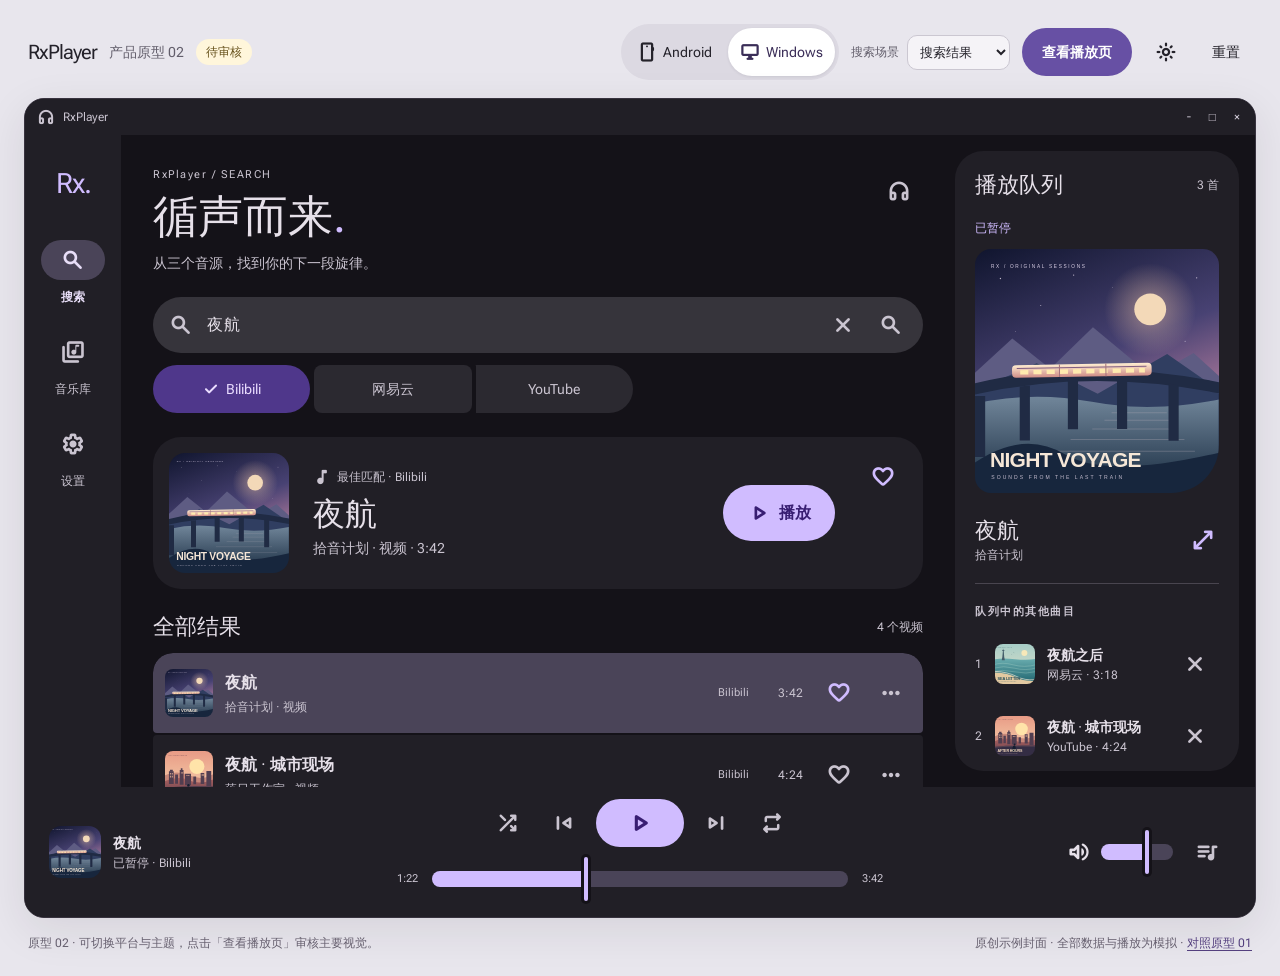
==== design/prototype-v2/index.html @ bbc7cbe9 "feat(design): 强化双端原型的表现力与播放体验 新增原型 02 与原创场景封面，调整搜索层级、播放页主操作、音乐库及设置分组，保留原型 01 对照。  完成浏览器交互、布局、焦点、颜色对比" ====
<!doctype html>
<html lang="zh-CN">
<head>
  <meta charset="UTF-8">
  <meta name="viewport" content="width=device-width,initial-scale=1">
  <meta name="color-scheme" content="light dark">
  <title>RxPlayer · 产品原型 02 · 待审核</title>
  <link rel="icon" href="data:,">
  <link rel="stylesheet" href="../prototype-v1/prototype.css">
  <link rel="stylesheet" href="expressive.css">
  <script defer src="prototype.js"></script>
</head>
<body>
  <header class="review-tools">
    <div class="review-title"><strong>RxPlayer</strong><span>产品原型 02</span><span class="review-badge">待审核</span></div>
    <div class="review-controls">
      <div class="device-picker" role="group" aria-label="预览平台">
        <button data-device-choice="android" aria-pressed="false"><span class="symbol" aria-hidden="true">smartphone</span>Android</button>
        <button data-device-choice="desktop" aria-pressed="true"><span class="symbol" aria-hidden="true">desktop_windows</span>Windows</button>
      </div>
      <label class="scene-picker">搜索场景<select id="scene-select"><option value="results">搜索结果</option><option value="idle">搜索起始页</option><option value="empty">没有结果</option><option value="error">网络错误</option><option value="expired">登录失效</option></select></label>
      <button id="review-player" class="review-button">查看播放页</button>
      <button id="review-theme" class="review-button" aria-label="切换深浅主题"><span class="symbol" aria-hidden="true">dark_mode</span></button>
      <button id="review-reset" class="review-button">重置</button>
    </div>
  </header>
  <main class="review-stage">
    <section id="product" class="product" data-device="desktop" data-theme="light" aria-label="RxPlayer 产品原型">
      <div class="window-chrome"><span class="symbol" aria-hidden="true">headphones</span><span>RxPlayer</span><span class="window-actions" aria-hidden="true">―　□　×</span></div>
      <div class="phone-status" aria-hidden="true"><span>9:41</span><span><i class="symbol">signal_cellular_alt</i><i class="symbol">wifi</i><i class="symbol">battery_full</i></span></div>
      <div class="workspace">
        <nav id="rail" class="rail" aria-label="主导航"></nav>
        <section id="main-pane" class="main-pane" aria-label="主内容"></section>
        <aside id="support-pane" class="support-pane" aria-label="播放队列"></aside>
      </div>
      <footer id="transport" class="transport" aria-label="播放控制"></footer>
      <nav id="bottom-nav" class="bottom-nav" aria-label="主导航"></nav>
      <div class="phone-gesture" aria-hidden="true"><span></span></div>
      <div id="overlay" class="overlay" hidden>
        <button class="scrim" data-action="close-overlay" aria-label="关闭弹层"></button>
        <section id="dialog" class="sheet" role="dialog" aria-modal="true" aria-labelledby="dialog-title"></section>
      </div>
      <div id="snackbar" class="snackbar" role="status" hidden></div>
    </section>
  </main>
  <footer class="review-caption"><span>原型 02 · 可切换平台与主题，点击「查看播放页」审核主要视觉。</span><span>原创示例封面 · 全部数据与播放为模拟 · <a href="../prototype-v1/">对照原型 01</a></span></footer>
</body>
</html>
---- design/prototype-v1/prototype.css ----
@font-face{font-family:RxRoboto;src:url(assets/roboto-flex.ttf) format('truetype');font-weight:400 700;font-display:swap}
@font-face{font-family:RxSymbols;src:url(assets/symbols.ttf) format('truetype');font-weight:400 600;font-display:block}
*{box-sizing:border-box}
[hidden]{display:none!important}
body{margin:0;background:#e9e8ed;color:#24222a;font:14px/1.5 RxRoboto,'Microsoft YaHei','PingFang SC',sans-serif}
button,input,select{font:inherit}button{cursor:pointer}button:disabled{cursor:default}button{color:inherit}
.symbol{font-family:RxSymbols;font-weight:400;font-style:normal;font-size:24px;line-height:1;letter-spacing:normal;text-transform:none;white-space:nowrap;word-wrap:normal;direction:ltr;font-feature-settings:'liga';font-variation-settings:'FILL' 0;-webkit-font-smoothing:antialiased;display:inline-flex;align-items:center;justify-content:center;flex-shrink:0}
.symbol.filled{font-variation-settings:'FILL' 1}
.review-tools{max-width:1480px;margin:0 auto;padding:24px 28px 18px;display:flex;align-items:center;justify-content:space-between;gap:20px;flex-wrap:wrap}
.review-title{display:flex;align-items:center;gap:12px;color:#625e6b}.review-title strong{color:#24222a;font-size:20px;font-weight:700;letter-spacing:-.5px}.review-badge{font-size:12px;padding:4px 10px;background:#fff6db;color:#65501a;border-radius:999px}
.review-controls{display:flex;align-items:center;gap:12px;flex-wrap:wrap}.device-picker{display:flex;background:#dcd9e2;border-radius:99px;padding:4px;gap:4px}.device-picker button,.review-button{border:0;background:transparent;border-radius:99px;min-height:40px;padding:8px 12px;display:flex;align-items:center;gap:6px}.device-picker button[aria-pressed=true]{background:#fff;color:#3a2d57;box-shadow:0 1px 3px #25202f16}.review-controls .symbol{font-size:20px}.review-button:hover{background:#dcd9e2}.scene-picker{display:flex;gap:8px;align-items:center;font-size:12px;color:#625e6b}.scene-picker select{padding:8px;background:#f5f3f7;border:1px solid #cbc7d1;border-radius:10px;color:#24222a;font-size:13px}
.review-stage{padding:0 24px;max-width:1480px;margin:0 auto;display:flex;justify-content:center}.review-caption{max-width:1480px;margin:0 auto;padding:16px 28px 24px;display:flex;justify-content:space-between;gap:12px;flex-wrap:wrap;font-size:12px;color:#686271}
.product{--primary:#6750a4;--on-primary:#fff;--primary-container:#eaddff;--on-primary-container:#21005d;--secondary-container:#e8def8;--on-secondary-container:#1d192b;--surface:#fef7ff;--surface-low:#f7f2fa;--surface-container:#f3edf7;--surface-high:#ece6f0;--surface-highest:#e6e0e9;--on-surface:#1d1b20;--on-surface-variant:#49454f;--outline:#79747e;--outline-variant:#cac4d0;--error:#b3261e;--on-error:#fff;--fast-spatial:350ms cubic-bezier(.42,1.67,.21,.90);--default-spatial:500ms cubic-bezier(.38,1.21,.22,1);--effects:200ms cubic-bezier(.34,.8,.34,1);color-scheme:light;position:relative;isolation:isolate;overflow:hidden;background:var(--surface);color:var(--on-surface);width:100%;height:780px;display:flex;flex-direction:column;border:1px solid #cbc7d1;border-radius:16px;box-shadow:0 12px 44px #26212e18}
.product[data-theme=dark]{--primary:#d0bcff;--on-primary:#381e72;--primary-container:#4f378b;--on-primary-container:#eaddff;--secondary-container:#4a4458;--on-secondary-container:#e8def8;--surface:#141218;--surface-low:#1d1b20;--surface-container:#211f26;--surface-high:#2b2930;--surface-highest:#36343b;--on-surface:#e6e0e9;--on-surface-variant:#cac4d0;--outline:#938f99;--outline-variant:#49454f;--error:#f2b8b5;--on-error:#601410;color-scheme:dark}
.product button{border:0;background:none}.product button:focus-visible,.product input:focus-visible,.product select:focus-visible{outline:3px solid var(--primary);outline-offset:3px}.product input{color:var(--on-surface)}
.window-chrome{height:36px;padding:0 12px;display:flex;align-items:center;gap:8px;background:var(--surface-container);font-size:12px;color:var(--on-surface-variant);flex-shrink:0}.window-chrome>.symbol{font-size:18px}.window-actions{margin-left:auto;letter-spacing:3px}.phone-status,.phone-gesture{display:none}
.workspace{display:flex;flex:1;min-height:0}.rail{width:96px;flex-shrink:0;background:var(--surface-container);display:flex;flex-direction:column;align-items:center;padding:24px 8px;gap:12px}.brand{font-weight:700;font-size:24px;letter-spacing:-1px;color:var(--primary);padding:0 0 24px}.nav-button{min-height:72px;display:flex;flex-direction:column;align-items:center;justify-content:center;gap:4px;font-size:12px;font-weight:500;border-radius:20px;width:100%;color:var(--on-surface-variant)}.nav-indicator{width:64px;height:32px;display:flex;align-items:center;justify-content:center;border-radius:999px;transition:background var(--effects),border-radius var(--fast-spatial)}.nav-button[aria-current=page]{color:var(--on-secondary-container);font-weight:700}.nav-button[aria-current=page] .nav-indicator{background:var(--secondary-container)}.nav-button[aria-current=page] .symbol{font-variation-settings:'FILL' 1}.nav-button:hover .nav-indicator{background:color-mix(in srgb,var(--on-surface) 8%,transparent)}.nav-button[aria-current=page]:hover .nav-indicator{background:var(--secondary-container)}
.main-pane{flex:1;min-width:0;overflow-y:auto;scrollbar-width:thin;scrollbar-color:var(--outline-variant) transparent;padding:28px 32px 32px}.page-head{display:flex;align-items:center;justify-content:space-between;gap:16px;margin:0 0 20px}.page-head h1{font-size:28px;line-height:36px;font-weight:500;margin:0;letter-spacing:0}.eyebrow{font-size:12px;line-height:16px;color:var(--on-surface-variant);margin:0 0 4px}.page-caption{color:var(--on-surface-variant);font-size:14px;line-height:20px;margin:0}
.icon-button{width:48px;height:48px;flex:0 0 48px;display:inline-flex;align-items:center;justify-content:center;border-radius:999px;position:relative;color:var(--on-surface-variant);transition:background var(--effects),border-radius var(--fast-spatial)}.icon-button:hover{background:color-mix(in srgb,var(--on-surface) 8%,transparent)}.icon-button:active{background:color-mix(in srgb,var(--on-surface) 12%,transparent);border-radius:12px}.icon-button[aria-pressed=true]{color:var(--primary)}.icon-button[aria-pressed=true]>.symbol{font-variation-settings:'FILL' 1}
.icon-button[data-tip]:hover:after,.icon-button[data-tip]:focus-visible:after{content:attr(data-tip);position:absolute;bottom:calc(100% + 6px);left:50%;transform:translateX(-50%);background:var(--on-surface);color:var(--surface);font-size:12px;line-height:16px;font-weight:400;padding:6px 8px;border-radius:4px;white-space:nowrap;z-index:10;pointer-events:none}
.search-form{display:flex;align-items:center;border-radius:28px;background:var(--surface-high);min-height:56px;padding:4px 8px 4px 16px;max-width:720px;margin-bottom:16px;transition:box-shadow var(--effects)}.search-form:focus-within{box-shadow:0 0 0 2px var(--primary)}.search-form>.symbol{color:var(--on-surface-variant);margin-right:12px}.search-form input{background:none;border:0;outline:none;min-width:0;flex:1;font-size:16px;line-height:24px;letter-spacing:.5px}.search-form input:focus-visible{outline:none}.search-form input::placeholder{color:var(--on-surface-variant)}.search-form .icon-button{width:44px;height:44px;flex-basis:44px}
.sources{display:flex;gap:4px;max-width:540px;margin:0 0 24px}.source-button{min-height:48px;padding:10px 16px!important;flex:1;font-size:14px;line-height:20px;font-weight:500;background:var(--surface-high)!important;color:var(--on-surface-variant);border-radius:8px;display:flex;align-items:center;justify-content:center;gap:6px;transition:background var(--effects),border-radius var(--fast-spatial)}.source-button:first-child{border-radius:999px 8px 8px 999px}.source-button:last-child{border-radius:8px 999px 999px 8px}.source-button[aria-checked=true]{background:var(--secondary-container)!important;color:var(--on-secondary-container);border-radius:999px;font-weight:700}.source-button:active{border-radius:12px}.source-button .symbol{font-size:18px}.section-head{display:flex;align-items:center;justify-content:space-between;gap:12px;margin:24px 0 12px}.section-head h2{font-size:16px;line-height:24px;font-weight:700;margin:0}.section-head small{color:var(--on-surface-variant);font-size:12px}
.track-list{display:flex;flex-direction:column;gap:4px}.track-row{display:flex;align-items:center;gap:4px;min-width:0;background:var(--surface-low);border-radius:12px;padding:4px 8px 4px 4px;transition:background var(--effects)}.track-row.current{background:var(--secondary-container)}.track-main{display:flex;align-items:center;gap:12px;min-width:0;flex:1;text-align:left;padding:8px!important;border-radius:8px;min-height:72px;position:relative}.track-main:hover{background:color-mix(in srgb,var(--on-surface) 6%,transparent)}.track-info{display:flex;flex-direction:column;gap:4px;min-width:0}.track-title{font-size:16px;line-height:24px;font-weight:500;overflow:hidden;text-overflow:ellipsis;white-space:nowrap}.track-sub{font-size:12px;line-height:16px;letter-spacing:.4px;color:var(--on-surface-variant);overflow:hidden;text-overflow:ellipsis;white-space:nowrap}.track-meta{font-size:12px;color:var(--on-surface-variant);white-space:nowrap;padding:0 8px}.track-row>.icon-button{width:40px;flex-basis:40px;height:48px}.track-row .playing{color:var(--primary);font-size:22px}
.art{width:56px;height:56px;border-radius:8px;flex-shrink:0;position:relative;overflow:hidden;isolation:isolate;background:#cac4e3;display:grid;place-items:center}.art:before,.art:after{content:'';position:absolute;inset:0;pointer-events:none}.art-0{background:#d9c8e8}.art-0:before{width:75%;height:75%;inset:auto;border-radius:50%;background:repeating-radial-gradient(circle,#69547d 0 2px,#b09ac6 3px 5px);transform:translate(15%,15%)}.art-0:after{inset:40%;border-radius:50%;background:#f0d9b5}.art-1{background:#e9bb9f}.art-1:before{background:#f9dfbc;width:56%;height:56%;inset:14% 12% auto auto;border-radius:50%}.art-1:after{background:#ad684f;width:150%;height:60%;inset:60% auto auto -20%;border-radius:50% 50% 0 0;transform:rotate(-15deg)}.art-2{background:#9cb7b1}.art-2:before{background:#355e62;width:110%;height:72%;inset:40% -10% auto;transform:rotate(24deg)}.art-2:after{border:2px solid #e6ecdd;width:38%;height:38%;inset:20%;border-radius:50%}.art-3{background:#c8c8da}.art-3:before{background:repeating-linear-gradient(110deg,#686882 0 4px,transparent 4px 14px);transform:rotate(-20deg);inset:-20%}.art-3:after{background:#ece5d7;inset:30%;border-radius:50%}.art.large{width:100%;height:auto;aspect-ratio:1;border-radius:20px}.art.mini{width:44px;height:44px;border-radius:12px}
.support-pane{width:292px;flex-shrink:0;background:var(--surface-low);margin:16px 16px 16px 0;border-radius:28px;padding:20px;overflow-y:auto;scrollbar-width:thin}.support-heading{display:flex;align-items:center;justify-content:space-between;margin-bottom:16px}.support-heading h2{font-size:16px;font-weight:700;margin:0}.support-current{display:flex;gap:12px;align-items:center;margin-bottom:20px}.support-current .track-info{gap:2px}.support-label{font-size:12px;color:var(--primary);font-weight:500;margin-bottom:6px}.queue-item{display:flex;align-items:center;gap:10px;padding:8px 0;min-height:64px}.queue-item .art{width:40px;height:40px}.queue-item .track-info{flex:1}.queue-item .track-title{font-size:14px;line-height:20px}.queue-item .icon-button{width:36px;flex-basis:36px;height:48px}.queue-number{font-size:12px;width:12px;color:var(--on-surface-variant)}.queue-caption{font-size:12px;line-height:20px;color:var(--on-surface-variant);margin:12px 0}.support-divider{height:1px;background:var(--outline-variant);border:0;margin:20px 0}
.transport{background:var(--surface-container);min-height:100px;padding:12px 24px;display:grid;grid-template-columns:minmax(180px,1fr) minmax(260px,1.5fr) minmax(100px,1fr);align-items:center;gap:24px}.now-track{display:flex;align-items:center;gap:12px;min-width:0;text-align:left;padding:0!important;border-radius:12px}.now-track .track-info{gap:2px}.now-track .track-title{font-size:14px;line-height:20px;font-weight:700}.now-track .track-sub{font-size:12px}.transport-center{display:flex;flex-direction:column;align-items:center;gap:6px}.play-controls{display:flex;align-items:center;justify-content:center;gap:8px}.play-button{min-width:80px;height:48px;padding:0 24px!important;background:var(--primary)!important;color:var(--on-primary);display:flex;align-items:center;justify-content:center;border-radius:999px;transition:border-radius var(--fast-spatial),background var(--effects)}.play-button:active{border-radius:12px}.play-button .symbol{font-size:28px;font-variation-settings:'FILL' 1}.progress-line{display:flex;align-items:center;gap:12px;width:100%;font-size:11px;color:var(--on-surface-variant);font-variant-numeric:tabular-nums}.progress-line input{min-width:0;flex:1;width:100%;height:16px;accent-color:var(--primary);cursor:pointer}.transport-right{display:flex;align-items:center;justify-content:flex-end;gap:8px}.volume{width:72px;accent-color:var(--primary)}.mini-play,.mini-queue{display:none!important}.desktop-control{display:flex}.bottom-nav{display:none}
.filled-button,.tonal-button,.text-button,.outline-button{min-height:48px;padding:10px 20px!important;border-radius:999px;display:inline-flex;align-items:center;justify-content:center;gap:8px;font-size:14px;line-height:20px;font-weight:700;text-decoration:none;transition:border-radius var(--fast-spatial),background var(--effects)}.filled-button{background:var(--primary)!important;color:var(--on-primary)}.tonal-button{background:var(--secondary-container)!important;color:var(--on-secondary-container)}.text-button{color:var(--primary)}.outline-button{border:1px solid var(--outline)!important;background:transparent;color:var(--primary)}.filled-button:active,.tonal-button:active,.outline-button:active{border-radius:12px}.text-button:hover{background:color-mix(in srgb,var(--primary) 8%,transparent)}.filled-button>.symbol,.tonal-button>.symbol{font-size:20px}.hint{font-size:12px;color:var(--on-surface-variant);line-height:20px}.chips{display:flex;flex-wrap:wrap;gap:8px}.history-chip{min-height:48px;padding:8px 16px!important;border-radius:12px;border:1px solid var(--outline-variant)!important;display:flex;align-items:center;gap:8px;color:var(--on-surface-variant)}.history-chip>.symbol{font-size:18px}.history-chip:hover{background:var(--surface-high)}.tabs{display:flex;border-bottom:1px solid var(--outline-variant);gap:8px;margin-bottom:20px}.tab{flex:1;min-height:48px;padding:12px!important;position:relative;color:var(--on-surface-variant);font-weight:500}.tab[aria-selected=true]{color:var(--primary);font-weight:700}.tab[aria-selected=true]:after{content:'';position:absolute;bottom:0;left:20%;right:20%;height:3px;border-radius:3px 3px 0 0;background:var(--primary)}.tab:hover{background:var(--surface-low)}
.empty-state{min-height:240px;display:flex;flex-direction:column;align-items:center;justify-content:center;text-align:center;gap:12px;padding:24px}.empty-state>.symbol{font-size:40px;color:var(--primary);background:var(--secondary-container);width:80px;height:80px;border-radius:28px}.empty-state h2{font-size:22px;line-height:28px;font-weight:500;margin:4px 0 0}.empty-state p{font-size:14px;line-height:20px;color:var(--on-surface-variant);max-width:300px;margin:0}.inline-banner{background:var(--surface-high);padding:16px;border-radius:16px;display:flex;gap:12px;align-items:center;margin-bottom:16px}.inline-banner>.symbol{color:var(--primary)}.inline-banner .banner-copy{flex:1;font-size:14px}.inline-banner small{display:block;color:var(--on-surface-variant);font-size:12px;margin-top:4px}
.playlist-grid{display:grid;grid-template-columns:repeat(2,minmax(0,1fr));gap:16px}.playlist-card{padding:12px!important;background:var(--surface-low)!important;border-radius:20px;text-align:left;display:flex;align-items:center;gap:12px;min-width:0}.playlist-card .art{width:64px;height:64px}.playlist-card strong{font-size:16px;font-weight:500;display:block}.playlist-card small{font-size:12px;color:var(--on-surface-variant)}.settings-group{background:var(--surface-low);border-radius:20px;overflow:hidden;margin:12px 0 24px}.settings-row{display:flex;align-items:center;justify-content:space-between;padding:16px;gap:16px;min-height:80px}.settings-row+.settings-row{border-top:1px solid var(--outline-variant)}.settings-row .row-copy{flex:1;min-width:0}.settings-row strong{font-size:16px;line-height:24px;font-weight:500;display:block}.settings-row small{display:block;font-size:12px;line-height:20px;color:var(--on-surface-variant);margin-top:2px}.settings-row>select{max-width:150px;background:var(--surface-high);color:var(--on-surface);border:0;border-radius:12px;padding:12px}.switch{display:flex;position:relative;align-items:center;flex-shrink:0;min-height:48px;cursor:pointer}.switch input{width:52px;height:32px;appearance:none;border-radius:999px;border:2px solid var(--outline);background:var(--surface-highest);position:relative;margin:0;cursor:pointer}.switch input:before{content:'';position:absolute;left:6px;top:6px;width:16px;height:16px;background:var(--outline);border-radius:50%;transition:transform var(--fast-spatial)}.switch input:checked{background:var(--primary);border-color:var(--primary)}.switch input:checked:before{width:24px;height:24px;left:2px;top:2px;background:var(--on-primary);transform:translateX(18px)}.account-tag{font-size:12px;color:var(--primary);font-weight:500}
.overlay{position:absolute;inset:36px 0 0;z-index:30;display:grid;place-items:center}.overlay[hidden]{display:none}.scrim{position:absolute;inset:0;background:#0008!important;cursor:default}.sheet{position:relative;background:var(--surface);max-width:480px;width:calc(100% - 48px);max-height:calc(100% - 48px);overflow:auto;border-radius:28px;padding:24px;box-shadow:0 12px 48px #0002}.sheet-head{display:flex;align-items:center;justify-content:space-between;gap:8px;margin-bottom:16px}.sheet-head h2{font-size:22px;line-height:28px;font-weight:500;margin:0}.sheet-head .icon-button{margin-right:-12px}.sheet .queue-item{padding:4px 0}.full-player .art.large{max-width:260px;margin:0 auto 24px}.full-player .player-title{font-size:28px;line-height:36px;font-weight:500;margin:0}.full-player .player-sub{font-size:14px;color:var(--on-surface-variant);margin:6px 0 20px}.full-player .progress-line{margin:12px 0 20px}.full-player .play-button{width:112px;height:64px}.full-player .play-button .symbol{font-size:36px}.full-player .play-controls{gap:16px}.player-title-row{display:flex;align-items:center;gap:16px}.player-title-row>div{flex:1}.player-secondary{display:flex;justify-content:center;gap:32px;margin-top:20px}.menu-action{width:100%;display:flex;align-items:center;gap:16px;min-height:56px;padding:12px!important;text-align:left;border-radius:12px}.menu-action:hover{background:var(--surface-high)}.menu-action .symbol{color:var(--on-surface-variant)}.dialog-input{display:block;width:100%;min-height:56px;padding:14px 16px;background:transparent;border:1px solid var(--outline);border-radius:8px;font-size:16px;margin:16px 0}.dialog-actions{display:flex;justify-content:flex-end;gap:8px;margin-top:16px}.snackbar{position:absolute;z-index:60;bottom:118px;left:50%;transform:translateX(-50%);background:var(--on-surface);color:var(--surface);font-size:14px;line-height:20px;padding:14px 20px;border-radius:8px;max-width:calc(100% - 32px);width:max-content;box-shadow:0 3px 12px #0002;pointer-events:none}.snackbar[hidden]{display:none}
.product[data-device=android]{width:412px;max-width:100%;height:876px;border-radius:36px;border:7px solid #28252f}.product[data-device=android] .window-chrome{display:none}.product[data-device=android] .phone-status{display:flex;justify-content:space-between;align-items:center;padding:12px 24px 8px;height:44px;font-size:14px;font-weight:700;flex-shrink:0}.phone-status>span:last-child{display:flex;gap:4px}.phone-status .symbol{font-size:18px}.product[data-device=android] .workspace{overflow:hidden}.product[data-device=android] .rail,.product[data-device=android] .support-pane{display:none}.product[data-device=android] .main-pane{padding:12px 16px 20px}.product[data-device=android] .page-head{margin-bottom:20px}.product[data-device=android] .page-head h1{font-size:28px;line-height:36px}.product[data-device=android] .page-head .page-caption{max-width:120px;text-align:right;font-size:12px}.product[data-device=android] .search-form{padding-left:16px}.product[data-device=android] .search-form input{font-size:14px;letter-spacing:.2px}.product[data-device=android] .search-form>.symbol{margin-right:8px}.product[data-device=android] .sources{margin-bottom:20px;gap:4px}.product[data-device=android] .source-button{padding:8px!important;font-size:12px;gap:4px}.product[data-device=android] .source-button .symbol{font-size:16px}.product[data-device=android] .track-meta{display:none}.product[data-device=android] .track-main{gap:12px;padding:8px!important}.product[data-device=android] .track-row{padding-right:4px}.product[data-device=android] .track-row>.icon-button{width:40px;flex-basis:40px}.product[data-device=android] .track-title{font-size:16px}.product[data-device=android] .track-row .favorite-list{display:none}.product[data-device=android] .transport{display:flex;min-height:76px;margin:8px 12px 4px;padding:12px;gap:4px;border-radius:20px;background:var(--surface-high)}.product[data-device=android] .now-track{flex:1;gap:10px}.product[data-device=android] .now-track .art{width:44px;height:44px;border-radius:8px}.product[data-device=android] .transport-center,.product[data-device=android] .transport-right{display:none}.product[data-device=android] .mini-play,.product[data-device=android] .mini-queue{display:flex!important}.product[data-device=android] .mini-play{min-width:56px;width:56px;padding:0!important}.product[data-device=android] .mini-queue{width:44px;flex-basis:44px}.product[data-device=android] .bottom-nav{display:flex;gap:8px;background:var(--surface-container);padding:8px 16px 4px;flex-shrink:0;min-height:72px}.product[data-device=android] .bottom-nav .nav-button{flex:1;min-height:60px}.product[data-device=android] .nav-indicator{height:32px}.product[data-device=android] .phone-gesture{display:flex;height:20px;align-items:center;justify-content:center;background:var(--surface-container);flex-shrink:0}.phone-gesture span{width:100px;height:4px;background:var(--on-surface);border-radius:999px}.product[data-device=android] .overlay{inset:44px 0 0;align-items:end}.product[data-device=android] .sheet{width:100%;max-width:none;max-height:94%;border-radius:28px 28px 0 0;padding:20px 24px 32px}.product[data-device=android] .sheet.full-player{height:100%;max-height:100%;border-radius:0}.product[data-device=android] .full-player .art.large{max-width:264px;margin-bottom:24px;border-radius:28px}.product[data-device=android] .snackbar{bottom:184px}.product[data-device=android] .playlist-grid{grid-template-columns:1fr}.product[data-device=android] .settings-row{padding:16px 12px;gap:12px}.product[data-device=android] .settings-row>.text-button{padding:8px 12px!important}.product[data-device=android] .inline-banner{align-items:flex-start}.product[data-device=android] .inline-banner .text-button{padding:0 8px!important;white-space:nowrap}.product[data-device=android] .full-player .play-controls{gap:12px}
@media(max-width:1080px){.product[data-device=desktop] .support-pane{display:none}.product[data-device=desktop] .transport{grid-template-columns:minmax(150px,1fr) minmax(240px,1.2fr) 48px;gap:16px}.product[data-device=desktop] .transport-right .volume,.product[data-device=desktop] .transport-right .volume-icon{display:none}.main-pane{padding:24px}}
@media(max-width:700px){.review-tools{padding:16px}.review-stage{padding:0 8px}.review-caption{padding:12px 16px}.review-title{gap:8px}.review-controls{gap:8px}.scene-picker{font-size:0}.scene-picker select{font-size:12px}.product[data-device=desktop]{height:760px}.product[data-device=desktop] .rail{width:72px}.product[data-device=desktop] .nav-indicator{width:48px}.product[data-device=desktop] .main-pane{padding:20px 16px}.product[data-device=desktop] .page-head{align-items:flex-start}.product[data-device=desktop] .page-caption{display:none}.product[data-device=desktop] .transport{display:flex;gap:8px;padding:12px;min-height:84px}.product[data-device=desktop] .now-track{flex:1}.product[data-device=desktop] .transport-center,.product[data-device=desktop] .transport-right{display:none}.product[data-device=desktop] .mini-play,.product[data-device=desktop] .mini-queue{display:flex!important}.product[data-device=desktop] .mini-play{min-width:56px;width:56px;padding:0!important}.product[data-device=desktop] .track-meta,.product[data-device=desktop] .favorite-list{display:none}.product[data-device=desktop] .source-button{padding:8px!important;font-size:12px}.product[data-device=desktop] .playlist-grid{grid-template-columns:1fr}.playlist-card .art{width:48px;height:48px}.product[data-device=android]{border-width:4px}.review-caption>span{max-width:100%}}
@media(prefers-reduced-motion:reduce){.product *{transition:none!important;animation:none!important;scroll-behavior:auto!important}}
.product .search-form .icon-button{width:48px;height:48px;flex-basis:48px}
.product .track-row>.icon-button,.product .queue-item .icon-button{width:48px;flex-basis:48px;height:48px}
.product[data-device=android] .track-row>.icon-button,.product[data-device=android] .mini-queue{width:48px;flex-basis:48px}
.product[data-device=android].is-searching .page-head,.product[data-device=android].is-searching .transport,.product[data-device=android].is-searching .bottom-nav{display:none}
.full-player.artwork-tone{background:var(--primary-container);color:var(--on-primary-container)}
.full-player.artwork-tone .player-sub,.full-player.artwork-tone .icon-button,.full-player.artwork-tone .progress-line{color:var(--on-primary-container)}
.full-player.artwork-tone .icon-button[aria-pressed=true]{background:var(--surface);color:var(--primary)}
.queue-item .now-track{flex:1}
.product .now-track{min-height:48px}
.product input[type=range]{appearance:none;-webkit-appearance:none;min-height:48px;height:48px;background:transparent;border:0;cursor:pointer}
.product input[type=range]::-webkit-slider-runnable-track{height:16px;border-radius:8px;background:linear-gradient(to right,var(--primary) var(--progress,65%),var(--secondary-container) var(--progress,65%))}
.product input[type=range]::-webkit-slider-thumb{appearance:none;-webkit-appearance:none;width:4px;height:44px;margin-top:-14px;background:var(--primary);border-radius:2px;box-shadow:0 0 0 3px var(--surface)}
.product input[type=range]:active::-webkit-slider-thumb{width:2px}
.product input[type=range]::-moz-range-track{height:16px;border-radius:8px;background:var(--secondary-container)}
.product input[type=range]::-moz-range-progress{height:16px;border-radius:8px;background:var(--primary)}
.product input[type=range]::-moz-range-thumb{width:4px;height:44px;background:var(--primary);border:0;border-radius:2px}
.nav-button[aria-current=page] .symbol{font-variation-settings:'FILL' 1,'wght' 600}
.product[data-device=android] .icon-button[data-tip]:after{display:none}
.sheet-head .icon-button[data-tip]:after{bottom:auto;top:calc(100% + 6px)}
---- design/prototype-v2/expressive.css ----
/* Prototype 02 product decisions. M3 role colors and web motion fallbacks are shared with 01. */
body { background:#e8e6ed; }
.review-title strong { letter-spacing:-1px; }
.review-controls button { min-height:48px; }
#review-player { background:#6750a4; color:#fff; padding-inline:20px; font-weight:700; }
.review-caption a { color:#554180; text-underline-offset:3px; }
.product { height:820px; border-radius:20px; }
.product[data-theme=dark] { border-color:#38333f; }
.product .page-head { align-items:flex-start; margin-bottom:24px; }
.product .page-head h1 { font-size:45px; line-height:52px; font-weight:500; letter-spacing:0; }
.heading-dot { color:var(--primary); }
.product .eyebrow { font-size:11px; line-height:16px; letter-spacing:1.5px; font-weight:700; margin-bottom:8px; }
.page-intro { margin:10px 0 0; font-size:14px; line-height:20px; color:var(--on-surface-variant); }
.product .main-pane { padding:32px; }
.product .rail { padding-top:28px; gap:20px; }
.product .brand { font-size:28px; padding-bottom:12px; }
.product .nav-indicator { height:40px; border-radius:16px; }
.product .nav-button[aria-current=page] .nav-indicator { border-radius:999px; }
.product .nav-button { gap:8px; }
.product .section-head { margin:24px 0 12px; }
.product .section-head h2 { font-size:22px; line-height:28px; font-weight:500; }
.product .text-button { min-width:48px; }
.product .search-form { max-width:100%; margin-bottom:12px; background:var(--surface-highest); }
.product .search-form input { min-height:48px; }
.product .sources { margin-bottom:24px; max-width:480px; gap:4px; }
.product .source-button { min-height:48px; font-size:14px; }
.product .source-button[aria-checked=true] { color:var(--on-primary-container); background:var(--primary-container)!important; }
.source-label { display:flex; align-items:center; gap:6px; color:var(--on-surface-variant); font-size:12px; line-height:16px; font-weight:500; }
.source-label .symbol { font-size:18px; }
.featured-result { display:flex; align-items:center; gap:24px; position:relative; border-radius:28px; padding:16px; background:var(--surface-container); }
.featured-art { padding:0!important; border-radius:16px; flex-shrink:0; }
.featured-result .art { width:144px; height:144px; border-radius:16px; }
.featured-copy { flex:1; min-width:0; }
.featured-copy h2 { font-size:32px; line-height:40px; margin:8px 0 4px; font-weight:500; overflow-wrap:anywhere; }
.featured-copy p { margin:0 0 16px; color:var(--on-surface-variant); font-size:14px; line-height:20px; }
.product .featured-play { height:56px; font-size:16px; padding-inline:24px!important; }
.featured-play .symbol { font-size:24px; }
.featured-result>.favorite-list { align-self:flex-start; }
@media(min-width:1100px) {
  .product[data-device=desktop] .featured-result .art { width:120px; height:120px; }
  .product[data-device=desktop] .featured-copy { display:grid; grid-template-columns:minmax(0,1fr) auto; align-items:center; column-gap:20px; }
  .product[data-device=desktop] .featured-copy .source-label { grid-column:1; }
  .product[data-device=desktop] .featured-copy h2 { grid-column:1; }
  .product[data-device=desktop] .featured-copy p { grid-column:1; margin-bottom:0; }
  .product[data-device=desktop] .featured-play { grid-column:2; grid-row:1/4; }
}
.product .track-list { gap:2px; border-radius:20px; overflow:hidden; }
.product .track-row { border-radius:4px; background:var(--surface-container); padding:4px 8px 4px 4px; }
.product .track-row:first-child { border-radius:20px 20px 4px 4px; }
.product .track-row:last-child { border-radius:4px 4px 20px 20px; }
.product .track-row:only-child { border-radius:20px; }
.product .track-row.current { background:var(--secondary-container); }
.product .track-main { min-height:72px; }
.product .track-row .art { width:48px; height:48px; border-radius:8px; }
.track-source { font-size:11px; line-height:16px; color:var(--on-surface-variant); min-width:48px; }
.product .track-title { font-weight:700; }
.product .track-sub { letter-spacing:0; }
.product .art { background-position:center; background-size:cover; }
.product .art:before,.product .art:after { display:none; }
.product .art-0 { background-image:url(assets/night-voyage.svg); }
.product .art-1 { background-image:url(assets/sunset-session.svg); }
.product .art-2 { background-image:url(assets/sea-letter.svg); }
.product .art-3 { background-image:url(assets/quiet-room.svg); }
.product .support-pane { background:var(--surface-container); width:284px; margin:16px 16px 16px 0; padding:20px; border-radius:28px; }
.product .support-heading { margin-bottom:20px; }
.product .support-heading h2 { font-size:22px; line-height:28px; font-weight:500; }
.product .support-current { display:grid; grid-template-columns:1fr 32px; width:100%; }
.product .support-current>.art { width:100%; height:auto; aspect-ratio:1; grid-column:1/-1; border-radius:16px 16px 48px 16px; margin:0 0 12px; }
.product .support-current>.symbol { color:var(--primary); }
.product .support-current .track-title { font-size:22px; line-height:28px; font-weight:500; }
.product .support-label { margin-bottom:12px; }
.product .queue-caption { line-height:20px; }
.product .queue-item { min-height:72px; gap:8px; }
.product .transport { padding:12px 24px; background:var(--surface-container); }
.product .transport .play-button { min-width:88px; height:48px; }
.hero-play-label { display:none; }
.product .play-button.is-playing { border-radius:16px; }
.product .play-button:active { border-radius:12px; }
.product .transport .mini { width:52px; height:52px; border-radius:12px; }
.collection-feature { background:var(--secondary-container); color:var(--on-secondary-container); border-radius:28px; display:flex; justify-content:space-between; align-items:center; min-height:224px; padding:24px; gap:16px; overflow:hidden; }
.collection-feature .eyebrow { color:var(--on-secondary-container); }
.collection-feature h2 { font-size:32px; line-height:40px; font-weight:500; margin:0; }
.collection-feature p:not(.eyebrow) { font-size:12px; line-height:16px; margin:12px 0 16px; }
.product .collection-feature .tonal-button { background:var(--surface)!important; color:var(--primary); }
.product .collection-feature .tonal-button:disabled { opacity:.5; }
.collection-covers { display:grid; grid-template-columns:60px 100px; align-items:center; flex-shrink:0; padding-right:12px; }
.product .collection-covers .art { width:140px; height:164px; border-radius:16px; transform:rotate(-12deg); box-shadow:0 8px 18px #0002; }
.product .collection-covers .art:last-child { transform:rotate(10deg); margin-left:-8px; }
.product .tabs { margin:16px 0 20px; }
.product .playlist-grid { gap:8px; }
.product .playlist-card { padding:16px!important; border-radius:20px; background:var(--surface-container)!important; }
.product .playlist-card .art { width:80px; height:80px; border-radius:8px; }
.product .playlist-card>span:last-child { min-width:0; }
.product .playlist-card strong { overflow-wrap:anywhere; }
.settings-columns { display:grid; grid-template-columns:1fr; gap:0 28px; }
.settings-columns>section { min-width:0; }
.product .settings-group { background:none; border-radius:20px; display:flex; flex-direction:column; gap:2px; margin-bottom:28px; }
.product .settings-row { background:var(--surface-container); border:0; border-radius:4px; padding:16px; gap:12px; min-height:88px; }
.product .settings-row:first-child { border-radius:20px 20px 4px 4px; }
.product .settings-row:last-child { border-radius:4px 4px 20px 20px; }
.product .settings-row:only-child { border-radius:20px; }
.setting-icon { width:48px; height:48px; flex-shrink:0; border-radius:16px; display:grid; place-items:center; background:var(--secondary-container); color:var(--on-secondary-container); }
.product .settings-row strong { font-weight:700; }
.product .settings-row .text-button { padding-inline:12px!important; flex-shrink:0; }
.product .settings-row>select { min-height:48px; max-width:100px; }
.settings-signature { font-size:32px; line-height:40px; color:var(--primary); font-weight:500; display:flex; gap:16px; align-items:center; margin-top:36px; }
.settings-signature span { font-size:12px; line-height:20px; color:var(--on-surface-variant); font-weight:400; }
.product .sheet-head { margin-bottom:24px; }
.product .sheet-head h2 { font-size:16px; line-height:24px; font-weight:700; }
.product .sheet-head .icon-button { margin:0; background:var(--surface-high); border-radius:16px; }
.product .full-player { max-width:1000px; width:calc(100% - 80px); background:var(--surface); padding:24px 32px 32px; border-radius:32px; }
.product .full-player.artwork-tone { background:var(--surface-container); color:var(--on-surface); }
.player-layout { display:grid; grid-template-columns:minmax(0,1fr) minmax(0,1fr); gap:40px; align-items:center; }
.player-art-column { min-width:0; }
.art-frame { padding:12px; background:var(--primary-container); border-radius:48px 48px 160px 48px; transition:border-radius var(--default-spatial),background var(--effects); }
.product .full-player .art.large { max-width:none; width:100%; aspect-ratio:1; margin:0; border-radius:36px 36px 148px 36px; transition:border-radius var(--default-spatial); }
.product[data-playing=true] .art-frame { border-radius:160px 48px 48px 48px; }
.product[data-playing=true] .full-player .art.large { border-radius:148px 36px 36px 36px; }
.art-caption { font-size:11px; line-height:16px; color:var(--on-surface-variant); letter-spacing:1px; text-align:center; margin:20px 0 0; }
.player-detail { min-width:0; }
.product .full-player .player-title-row { align-items:center; gap:8px; margin-top:16px; }
.product .full-player .player-title-row>div { min-width:0; }
.product .full-player .player-title { font-size:45px; line-height:52px; font-weight:500; overflow-wrap:anywhere; }
.product .full-player .player-sub { font-size:16px; line-height:24px; margin:8px 0 24px; color:var(--on-surface-variant); }
.product .full-player .favorite-list { color:var(--on-surface-variant); background:var(--surface-high); border-radius:16px; }
.product .full-player .favorite-list[aria-pressed=true] { color:var(--on-primary-container); background:var(--primary-container); }
.hero-controls { border-radius:28px; padding:16px; background:var(--secondary-container); }
.product .full-player .play-controls { display:grid; grid-template-columns:56px minmax(0,1fr) 56px; gap:8px; }
.product .full-player .play-controls>.icon-button { width:56px; height:56px; background:var(--surface); color:var(--on-surface); border-radius:16px; }
.product .full-player .play-controls>.icon-button:active { border-radius:12px; }
.product .full-player .play-button { width:100%; min-width:0; height:96px; padding:0 16px!important; gap:8px; }
.product .full-player .play-button.is-playing { border-radius:28px; }
.product .full-player .play-button:active { border-radius:16px; }
.product .full-player .play-button .symbol { font-size:32px; }
.full-player .hero-play-label { display:inline; font-size:24px; line-height:32px; font-weight:500; white-space:nowrap; }
.product .full-player .progress-line { flex-wrap:wrap; column-gap:0; justify-content:space-between; margin:12px 0 0; font-size:12px; line-height:16px; color:var(--on-secondary-container); }
.product .full-player .progress-line input { order:-1; flex:0 0 100%; }
.product .full-player .progress-line input::-webkit-slider-runnable-track { background:linear-gradient(to right,var(--primary) var(--progress),var(--surface) var(--progress)); }
.product .full-player .player-secondary { align-items:center; justify-content:flex-start; gap:8px; margin-top:20px; }
.product .full-player .player-secondary>.icon-button { color:var(--on-surface-variant); }
.product .full-player .player-secondary>.icon-button[aria-pressed=true] { background:var(--primary-container); color:var(--on-primary-container); border-radius:16px; }
.queue-pill { display:flex; align-items:center; justify-content:center; gap:8px; min-height:48px; margin-left:auto; padding:8px 16px!important; border-radius:999px; background:var(--surface-high)!important; color:var(--on-surface); font-size:14px; line-height:20px; font-weight:700; }
.queue-pill>span:last-child { font-size:12px; color:var(--on-surface-variant); }
.product .full-player:not(.artwork-tone) .art-frame { background:var(--surface-high); }
@media(min-width:1280px) { .settings-columns { grid-template-columns:1fr 1fr; } }
@media(max-width:1150px) { .player-layout { gap:24px; } .product .full-player { padding:24px; } }
@media(max-width:900px) {
  .product[data-device=desktop] .full-player { max-width:480px; width:calc(100% - 48px); }
  .product[data-device=desktop] .player-layout { grid-template-columns:1fr; gap:16px; }
  .product[data-device=desktop] .player-art-column { max-width:220px; margin:auto; width:100%; }
  .product[data-device=desktop] .art-caption { display:none; }
  .product[data-device=desktop] .full-player .player-title { font-size:32px; line-height:40px; }
  .product[data-device=desktop] .full-player .player-title-row { margin-top:8px; }
}
.product[data-device=android] { height:900px; }
.product[data-device=android] .main-pane { padding:16px 20px 24px; }
.product[data-device=android] .page-head { margin-bottom:24px; }
.product[data-device=android] .page-head h1 { font-size:36px; line-height:44px; font-weight:500; }
.product[data-device=android] .page-intro { font-size:12px; line-height:20px; margin-top:8px; }
.product[data-device=android] .page-head>.icon-button { margin-top:12px; color:var(--primary); background:var(--primary-container); border-radius:16px; }
.product[data-device=android] .search-form input { font-size:14px; }
.product[data-device=android] .sources { margin-bottom:20px; }
.product[data-device=android] .source-button { font-size:12px; }
.product[data-device=android] .featured-result { gap:16px; padding:12px; border-radius:24px; }
.product[data-device=android] .featured-result .art { width:108px; height:132px; border-radius:12px; }
.product[data-device=android] .featured-copy h2 { font-size:28px; line-height:36px; margin-top:6px; }
.product[data-device=android] .featured-copy p { font-size:12px; line-height:16px; margin-bottom:12px; }
.product[data-device=android] .featured-copy .source-label { font-size:11px; }
.product[data-device=android] .featured-copy .source-label .symbol { display:none; }
.product[data-device=android] .featured-play { height:48px; min-height:48px; font-size:14px; padding:0 16px!important; }
.product[data-device=android] .featured-result>.favorite-list { display:none; }
.product[data-device=android] .section-head h2 { font-size:22px; line-height:28px; }
.product[data-device=android] .track-source { display:none; }
.product[data-device=android] .track-main { gap:12px; padding:8px!important; }
.product[data-device=android] .transport { background:var(--secondary-container); border-radius:24px; margin:8px 12px 4px; min-height:76px; }
.product[data-device=android] .transport .art { width:48px; height:48px; border-radius:12px; }
.product[data-device=android] .transport .mini-play { min-width:56px; width:56px; height:48px; border-radius:999px; }
.product[data-device=android] .transport .mini-play.is-playing { border-radius:16px; }
.product[data-device=android] .bottom-nav { background:var(--surface-container); padding-top:8px; }
.product[data-device=android] .nav-indicator { height:32px; }
.product[data-device=android] .collection-feature { min-height:224px; padding:20px; gap:8px; }
.product[data-device=android] .collection-feature h2 { font-size:28px; line-height:36px; }
.product[data-device=android] .collection-covers { grid-template-columns:32px 72px; padding-right:12px; }
.product[data-device=android] .collection-covers .art { width:104px; height:140px; }
.product[data-device=android] .playlist-grid { grid-template-columns:1fr; }
.product[data-device=android] .settings-row { padding:14px 12px; gap:10px; }
.product[data-device=android] .setting-icon { width:40px; height:40px; border-radius:12px; }
.product[data-device=android] .settings-row small { line-height:16px; }
.product[data-device=android] .settings-row>select { max-width:84px; padding:10px; }
.product[data-device=android] .settings-row .text-button { padding-inline:8px!important; }
.product[data-device=android] .overlay { inset:44px 0 0; }
.product[data-device=android] .full-player { width:100%; max-width:none; height:100%; max-height:100%; border-radius:0; padding:12px 24px 24px; }
.product[data-device=android] .full-player .sheet-head { margin-bottom:12px; }
.product[data-device=android] .full-player .sheet-head h2 { font-size:14px; line-height:20px; }
.product[data-device=android] .player-layout { display:flex; flex-direction:column; gap:12px; align-items:stretch; }
.product[data-device=android] .player-art-column { width:min(100%,280px); margin:0 auto; }
.product[data-device=android] .art-frame { border-radius:48px 48px 100px 48px; padding:10px; }
.product[data-device=android] .full-player .art.large { border-radius:38px 38px 90px 38px; }
.product[data-device=android][data-playing=true] .art-frame { border-radius:100px 48px 48px 48px; }
.product[data-device=android][data-playing=true] .full-player .art.large { border-radius:90px 38px 38px 38px; }
.product[data-device=android] .art-caption { display:none; }
.product[data-device=android] .full-player .player-title-row { margin-top:8px; }
.product[data-device=android] .full-player .player-title { font-size:36px; line-height:44px; }
.product[data-device=android] .full-player .player-sub { font-size:14px; line-height:20px; margin:4px 0 16px; }
.product[data-device=android] .hero-controls { padding:12px; }
.product[data-device=android] .full-player .play-controls { grid-template-columns:48px minmax(0,1fr) 48px; gap:8px; }
.product[data-device=android] .full-player .play-controls>.icon-button { width:48px; height:56px; }
.product[data-device=android] .full-player .player-secondary { margin-top:16px; }
@media(max-width:700px) {
  .product[data-device=desktop] .page-head h1 { font-size:32px; line-height:40px; }
  .product[data-device=desktop] .featured-result { padding:12px; gap:12px; }
  .product[data-device=desktop] .featured-result .art { width:80px; height:112px; }
  .product[data-device=desktop] .featured-copy h2 { font-size:24px; line-height:32px; }
  .product[data-device=desktop] .featured-copy p { font-size:12px; line-height:16px; }
  .product[data-device=desktop] .featured-result>.favorite-list,.product[data-device=desktop] .track-source { display:none; }
  .product[data-device=desktop] .collection-covers { display:none; }
  .product[data-device=desktop] .settings-row { flex-wrap:wrap; }
  .product[data-device=desktop] .setting-icon { display:none; }
}
@media(max-width:375px) {
  .product[data-device=android] .main-pane { padding-inline:12px; }
  .product[data-device=android] .page-head h1 { font-size:32px; line-height:40px; }
  .product[data-device=android] .featured-result { gap:12px; }
  .product[data-device=android] .featured-result .art { width:88px; }
  .product[data-device=android] .full-player { padding-inline:16px; }
  .product[data-device=android] .full-player .player-title { font-size:32px; line-height:40px; }
  .product[data-device=android] .hero-controls { padding:8px; }
  .product[data-device=android] .full-player .play-controls { gap:4px; }
  .product[data-device=android] .full-player .play-button { padding-inline:8px!important; gap:4px; }
  .product[data-device=android] .full-player .play-button .symbol { font-size:28px; }
  .product[data-device=android] .full-player .hero-play-label { font-size:22px; line-height:28px; }
  .product[data-device=android] .collection-covers { grid-template-columns:0 62px; padding-right:12px; }
  .product[data-device=android] .collection-covers .art { width:80px; height:128px; }
  .product[data-device=android] .settings-row { gap:8px; }
  .product[data-device=android] .setting-icon { display:none; }
}
@media(prefers-reduced-motion:reduce) {
  .product * { transition:none!important; animation:none!important; }
}
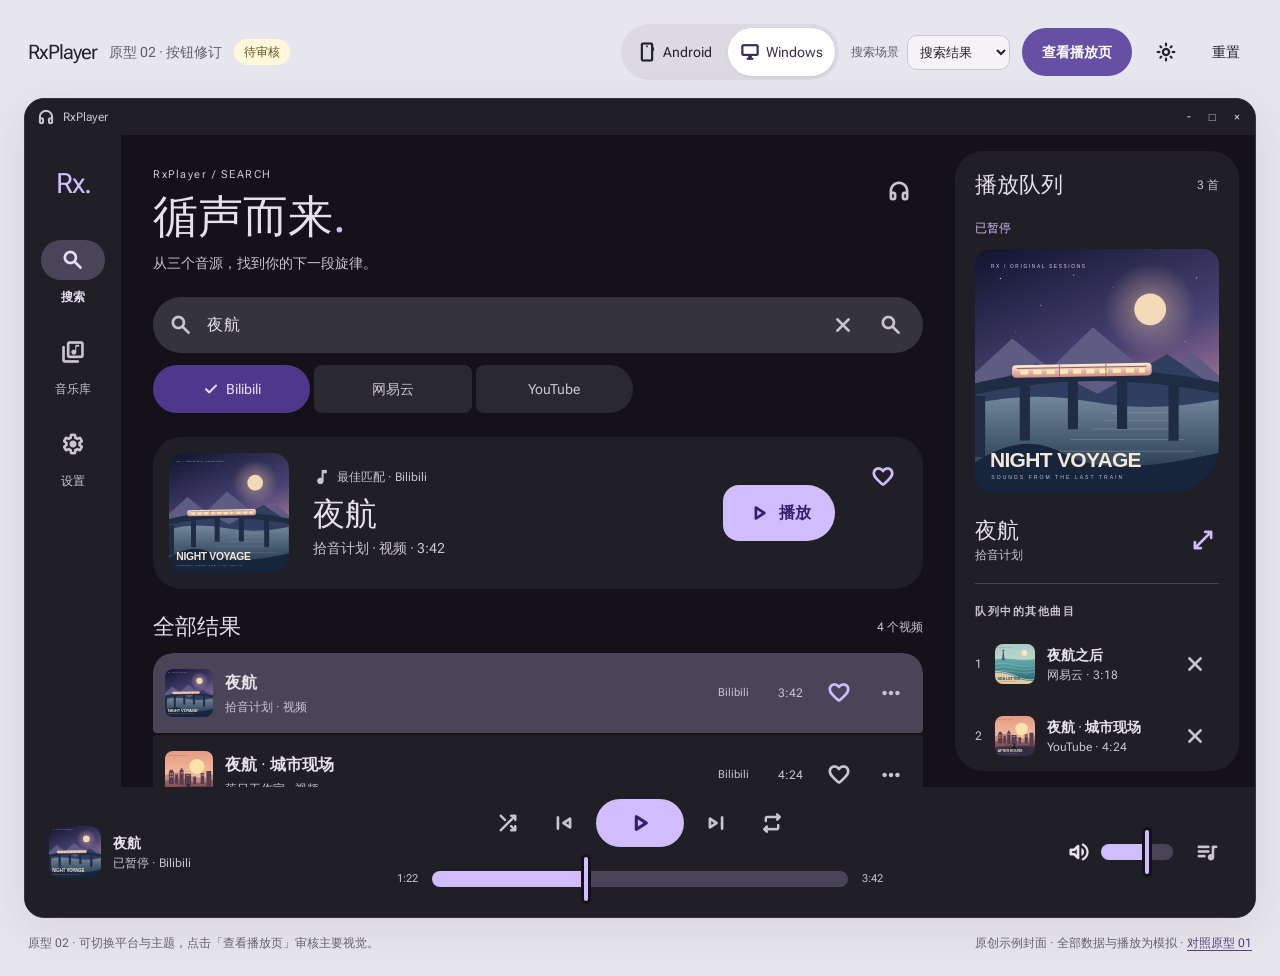
==== commit 057acb03: "feat(design): 强化原型按钮形状与交互表现 增加大胶囊播放、柔边切歌、带标签模式开关与成对播放按钮；新增第三色和按压宽度联动，保留双端自适应与无障碍目标。  完成按钮交互、深浅主题、窄屏、" ====
--- a/design/prototype-v2/index.html
+++ b/design/prototype-v2/index.html
@@ -7,12 +7,12 @@
   <title>RxPlayer · 产品原型 02 · 待审核</title>
   <link rel="icon" href="data:,">
   <link rel="stylesheet" href="../prototype-v1/prototype.css">
-  <link rel="stylesheet" href="expressive.css">
-  <script defer src="prototype.js"></script>
+  <link rel="stylesheet" href="expressive.css?v=buttons-1">
+  <script defer src="prototype.js?v=buttons-1"></script>
 </head>
 <body>
   <header class="review-tools">
-    <div class="review-title"><strong>RxPlayer</strong><span>产品原型 02</span><span class="review-badge">待审核</span></div>
+    <div class="review-title"><strong>RxPlayer</strong><span>原型 02 · 按钮修订</span><span class="review-badge">待审核</span></div>
     <div class="review-controls">
       <div class="device-picker" role="group" aria-label="预览平台">
         <button data-device-choice="android" aria-pressed="false"><span class="symbol" aria-hidden="true">smartphone</span>Android</button>
--- a/design/prototype-v2/expressive.css
+++ b/design/prototype-v2/expressive.css
@@ -237,3 +237,75 @@
 @media(prefers-reduced-motion:reduce) {
   .product * { transition:none!important; animation:none!important; }
 }
+/* Button revision: custom hero silhouettes; M3 standard-group and toggle behavior. */
+.product { --tertiary:#7d5260; --on-tertiary:#fff; --tertiary-container:#ffd8e4; --on-tertiary-container:#31111d; --soft-skip-shape:polygon(100.000% 50.000%,99.417% 52.158%,97.817% 54.183%,95.606% 56.004%,93.332% 57.641%,91.528% 59.206%,90.569% 60.870%,90.567% 62.791%,91.346% 65.049%,92.498% 67.603%,93.503% 70.286%,93.875% 72.840%,93.301% 75.000%,91.718% 76.577%,89.319% 77.532%,86.494% 78.003%,83.706% 78.283%,81.361% 78.737%,79.698% 79.698%,78.737% 81.361%,78.283% 83.706%,78.003% 86.494%,77.532% 89.319%,76.577% 91.718%,75.000% 93.301%,72.840% 93.875%,70.286% 93.503%,67.603% 92.498%,65.049% 91.346%,62.791% 90.567%,60.870% 90.569%,59.206% 91.528%,57.641% 93.332%,56.004% 95.606%,54.183% 97.817%,52.158% 99.417%,50.000% 100.000%,47.842% 99.417%,45.817% 97.817%,43.996% 95.606%,42.359% 93.332%,40.794% 91.528%,39.130% 90.569%,37.209% 90.567%,34.951% 91.346%,32.397% 92.498%,29.714% 93.503%,27.160% 93.875%,25.000% 93.301%,23.423% 91.718%,22.468% 89.319%,21.997% 86.494%,21.717% 83.706%,21.263% 81.361%,20.302% 79.698%,18.639% 78.737%,16.294% 78.283%,13.506% 78.003%,10.681% 77.532%,8.282% 76.577%,6.699% 75.000%,6.125% 72.840%,6.497% 70.286%,7.502% 67.603%,8.654% 65.049%,9.433% 62.791%,9.431% 60.870%,8.472% 59.206%,6.668% 57.641%,4.394% 56.004%,2.183% 54.183%,0.583% 52.158%,0.000% 50.000%,0.583% 47.842%,2.183% 45.817%,4.394% 43.996%,6.668% 42.359%,8.472% 40.794%,9.431% 39.130%,9.433% 37.209%,8.654% 34.951%,7.502% 32.397%,6.497% 29.714%,6.125% 27.160%,6.699% 25.000%,8.282% 23.423%,10.681% 22.468%,13.506% 21.997%,16.294% 21.717%,18.639% 21.263%,20.302% 20.302%,21.263% 18.639%,21.717% 16.294%,21.997% 13.506%,22.468% 10.681%,23.423% 8.282%,25.000% 6.699%,27.160% 6.125%,29.714% 6.497%,32.397% 7.502%,34.951% 8.654%,37.209% 9.433%,39.130% 9.431%,40.794% 8.472%,42.359% 6.668%,43.996% 4.394%,45.817% 2.183%,47.842% 0.583%,50.000% 0.000%,52.158% 0.583%,54.183% 2.183%,56.004% 4.394%,57.641% 6.668%,59.206% 8.472%,60.870% 9.431%,62.791% 9.433%,65.049% 8.654%,67.603% 7.502%,70.286% 6.497%,72.840% 6.125%,75.000% 6.699%,76.577% 8.282%,77.532% 10.681%,78.003% 13.506%,78.283% 16.294%,78.737% 18.639%,79.698% 20.302%,81.361% 21.263%,83.706% 21.717%,86.494% 21.997%,89.319% 22.468%,91.718% 23.423%,93.301% 25.000%,93.875% 27.160%,93.503% 29.714%,92.498% 32.397%,91.346% 34.951%,90.567% 37.209%,90.569% 39.130%,91.528% 40.794%,93.332% 42.359%,95.606% 43.996%,97.817% 45.817%,99.417% 47.842%); --round-skip-shape:polygon(98.000% 50.000%,97.954% 52.094%,97.817% 54.183%,97.589% 56.265%,97.271% 58.335%,96.862% 60.389%,96.364% 62.423%,95.778% 64.434%,95.105% 66.417%,94.346% 68.369%,93.503% 70.286%,92.577% 72.164%,91.569% 74.000%,90.483% 75.790%,89.319% 77.532%,88.081% 79.221%,86.770% 80.854%,85.389% 82.428%,83.941% 83.941%,82.428% 85.389%,80.854% 86.770%,79.221% 88.081%,77.532% 89.319%,75.790% 90.483%,74.000% 91.569%,72.164% 92.577%,70.286% 93.503%,68.369% 94.346%,66.417% 95.105%,64.434% 95.778%,62.423% 96.364%,60.389% 96.862%,58.335% 97.271%,56.265% 97.589%,54.183% 97.817%,52.094% 97.954%,50.000% 98.000%,47.906% 97.954%,45.817% 97.817%,43.735% 97.589%,41.665% 97.271%,39.611% 96.862%,37.577% 96.364%,35.566% 95.778%,33.583% 95.105%,31.631% 94.346%,29.714% 93.503%,27.836% 92.577%,26.000% 91.569%,24.210% 90.483%,22.468% 89.319%,20.779% 88.081%,19.146% 86.770%,17.572% 85.389%,16.059% 83.941%,14.611% 82.428%,13.230% 80.854%,11.919% 79.221%,10.681% 77.532%,9.517% 75.790%,8.431% 74.000%,7.423% 72.164%,6.497% 70.286%,5.654% 68.369%,4.895% 66.417%,4.222% 64.434%,3.636% 62.423%,3.138% 60.389%,2.729% 58.335%,2.411% 56.265%,2.183% 54.183%,2.046% 52.094%,2.000% 50.000%,2.046% 47.906%,2.183% 45.817%,2.411% 43.735%,2.729% 41.665%,3.138% 39.611%,3.636% 37.577%,4.222% 35.566%,4.895% 33.583%,5.654% 31.631%,6.497% 29.714%,7.423% 27.836%,8.431% 26.000%,9.517% 24.210%,10.681% 22.468%,11.919% 20.779%,13.230% 19.146%,14.611% 17.572%,16.059% 16.059%,17.572% 14.611%,19.146% 13.230%,20.779% 11.919%,22.468% 10.681%,24.210% 9.517%,26.000% 8.431%,27.836% 7.423%,29.714% 6.497%,31.631% 5.654%,33.583% 4.895%,35.566% 4.222%,37.577% 3.636%,39.611% 3.138%,41.665% 2.729%,43.735% 2.411%,45.817% 2.183%,47.906% 2.046%,50.000% 2.000%,52.094% 2.046%,54.183% 2.183%,56.265% 2.411%,58.335% 2.729%,60.389% 3.138%,62.423% 3.636%,64.434% 4.222%,66.417% 4.895%,68.369% 5.654%,70.286% 6.497%,72.164% 7.423%,74.000% 8.431%,75.790% 9.517%,77.532% 10.681%,79.221% 11.919%,80.854% 13.230%,82.428% 14.611%,83.941% 16.059%,85.389% 17.572%,86.770% 19.146%,88.081% 20.779%,89.319% 22.468%,90.483% 24.210%,91.569% 26.000%,92.577% 27.836%,93.503% 29.714%,94.346% 31.631%,95.105% 33.583%,95.778% 35.566%,96.364% 37.577%,96.862% 39.611%,97.271% 41.665%,97.589% 43.735%,97.817% 45.817%,97.954% 47.906%); }
+.product[data-theme=dark] { --tertiary:#efb8c8; --on-tertiary:#492532; --tertiary-container:#633b48; --on-tertiary-container:#ffd8e4; }
+.product .hero-controls { background:transparent; padding:0; border-radius:0; }
+.product .full-player .progress-line { margin:0 0 20px; color:var(--on-surface-variant); row-gap:4px; }
+.product .full-player .progress-line>span { padding:4px 12px; border-radius:999px; background:var(--primary-container); color:var(--on-primary-container); }
+.product .full-player .progress-line input::-webkit-slider-runnable-track { background:linear-gradient(to right,var(--primary) var(--progress),var(--surface-highest) var(--progress)); }
+.product .full-player .play-controls { display:flex; align-items:center; gap:8px; }
+.product .full-player .play-controls>.soft-skip { width:96px; height:96px; flex:0 0 96px; background:transparent; color:var(--on-tertiary); border-radius:28px; transition:flex-basis var(--fast-spatial),color var(--effects); }
+.product .full-player .soft-skip:before { content:''; position:absolute; inset:0; background:var(--tertiary); clip-path:var(--soft-skip-shape); transition:clip-path var(--fast-spatial),background var(--effects),transform var(--fast-spatial); }
+.product .full-player .soft-skip>.symbol { position:relative; z-index:1; font-size:32px; font-variation-settings:'FILL' 1,'wght' 600; }
+.product .full-player .soft-skip:hover:before { background:color-mix(in srgb,var(--on-tertiary) 8%,var(--tertiary)); }
+.product .full-player .soft-skip:active:before { clip-path:var(--round-skip-shape); transform:rotate(8deg); }
+.product .full-player .play-button { flex:1; width:auto; min-width:88px; height:96px; padding:0 12px!important; transition:border-radius var(--fast-spatial),background var(--effects); }
+.product .full-player .play-button>.symbol { display:none; }
+.product .full-player .hero-play-label { font-size:32px; line-height:40px; font-weight:500; }
+.product .full-player .play-button.is-playing { border-radius:28px; }
+.product .full-player .play-button:active { border-radius:16px; }
+.product .full-player .play-controls:has(.play-button:active)>.soft-skip { flex-basis:88px; }
+.product .full-player .play-controls>.soft-skip:active { flex-basis:104px; }
+.product .full-player .player-secondary { display:flex; gap:8px; margin-top:20px; }
+.mode-toggle { min-height:56px; flex:1; min-width:0; padding:8px 12px!important; display:flex; align-items:center; justify-content:center; gap:6px; border-radius:999px; background:var(--surface-highest)!important; color:var(--on-surface); font-size:14px; line-height:20px; font-weight:700; transition:border-radius var(--fast-spatial),background var(--effects),color var(--effects); }
+.mode-toggle>.symbol { font-size:24px; }
+.mode-toggle[aria-pressed=true] { background:var(--tertiary-container)!important; color:var(--on-tertiary-container); border-radius:16px; }
+.mode-toggle[aria-pressed=true]>.symbol { font-variation-settings:'FILL' 1,'wght' 600; }
+.mode-toggle:active { border-radius:12px; }
+.mode-mark { font-size:11px; line-height:16px; }
+.mode-mark:empty { display:none; }
+.product .full-player .queue-pill { min-width:0; min-height:56px; flex:1.1; gap:6px; margin:0; padding:8px 12px!important; background:var(--secondary-container)!important; color:var(--on-secondary-container); border-radius:20px; transition:border-radius var(--fast-spatial),background var(--effects); }
+.product .full-player .queue-pill:active { border-radius:12px; }
+.product .full-player .queue-label { color:inherit; font-size:14px; }
+.product .full-player .queue-count { color:inherit; font-size:12px; }
+.product .full-player .favorite-list { width:56px; height:56px; flex-basis:56px; border-radius:16px; }
+.product .full-player .favorite-list[aria-pressed=true] { background:var(--tertiary-container); color:var(--on-tertiary-container); border-radius:999px; }
+.product .full-player .favorite-list>.symbol { font-size:28px; }
+.product .collection-feature { display:grid; grid-template-columns:minmax(0,1fr) 190px; gap:12px 20px; }
+.product .collection-covers { grid-column:2; grid-row:1; justify-self:end; }
+.paired-actions { display:flex; align-items:center; gap:8px; max-width:480px; width:100%; margin:24px 0; }
+.collection-feature .paired-actions { grid-column:1/-1; margin:0; }
+.product .paired-actions>button { min-width:0; height:56px; flex:1; white-space:nowrap; font-size:14px; line-height:20px; padding:8px 12px!important; gap:6px; transition:flex-grow var(--fast-spatial),border-radius var(--fast-spatial),background var(--effects); }
+.product .paired-actions>button:first-child { border-radius:28px 16px 16px 28px; }
+.product .paired-actions>button:last-child { border-radius:16px 28px 28px 16px; }
+.product .paired-actions .tonal-button { background:var(--tertiary-container)!important; color:var(--on-tertiary-container); }
+.product .paired-actions>button:active { flex-grow:1.16; border-radius:12px; }
+.product .paired-actions>button:disabled { opacity:.4; }
+.product .featured-play { border-radius:16px 28px 28px 16px; }
+.product .featured-play:active { border-radius:12px; }
+@media(max-width:900px) {
+  .product[data-device=desktop] .full-player .play-controls>.soft-skip { width:72px; height:72px; flex-basis:72px; }
+  .product[data-device=desktop] .full-player .play-controls:has(.play-button:active)>.soft-skip { flex-basis:64px; }
+  .product[data-device=desktop] .full-player .play-controls>.soft-skip:active { flex-basis:80px; }
+}
+.product[data-device=android] .hero-controls { padding:0; }
+.product[data-device=android] .full-player .play-controls { gap:8px; }
+.product[data-device=android] .full-player .play-controls>.soft-skip { width:72px; height:72px; flex-basis:72px; }
+.product[data-device=android] .full-player .play-controls:has(.play-button:active)>.soft-skip { flex-basis:64px; }
+.product[data-device=android] .full-player .play-controls>.soft-skip:active { flex-basis:80px; }
+.product[data-device=android] .full-player .play-button { padding:0 12px!important; }
+.product[data-device=android] .full-player .hero-play-label { font-size:32px; line-height:40px; }
+.product[data-device=android] .full-player .player-secondary { margin-top:16px; }
+.product[data-device=android] .featured-play { border-radius:16px 24px 24px 16px; }
+.product .source-button:first-child { border-radius:24px 8px 8px 24px; }
+.product .source-button:last-child { border-radius:8px 24px 24px 8px; }
+.product .source-button[aria-checked=true] { border-radius:24px; }
+.product .source-button:active { border-radius:12px; }
+.product[data-device=android] .collection-feature { grid-template-columns:minmax(0,1fr) 112px; gap:12px; }
+@media(max-width:375px) {
+  .product[data-device=android] .mode-toggle,.product[data-device=android] .full-player .queue-pill { padding-inline:8px!important; gap:4px; }
+  .product[data-device=android] .mode-toggle>.symbol { font-size:20px; }
+  .product[data-device=android] .queue-count,.product[data-device=android] .mode-mark { display:none; }
+  .product[data-device=android] .collection-feature { grid-template-columns:minmax(0,1fr) 88px; }
+}
